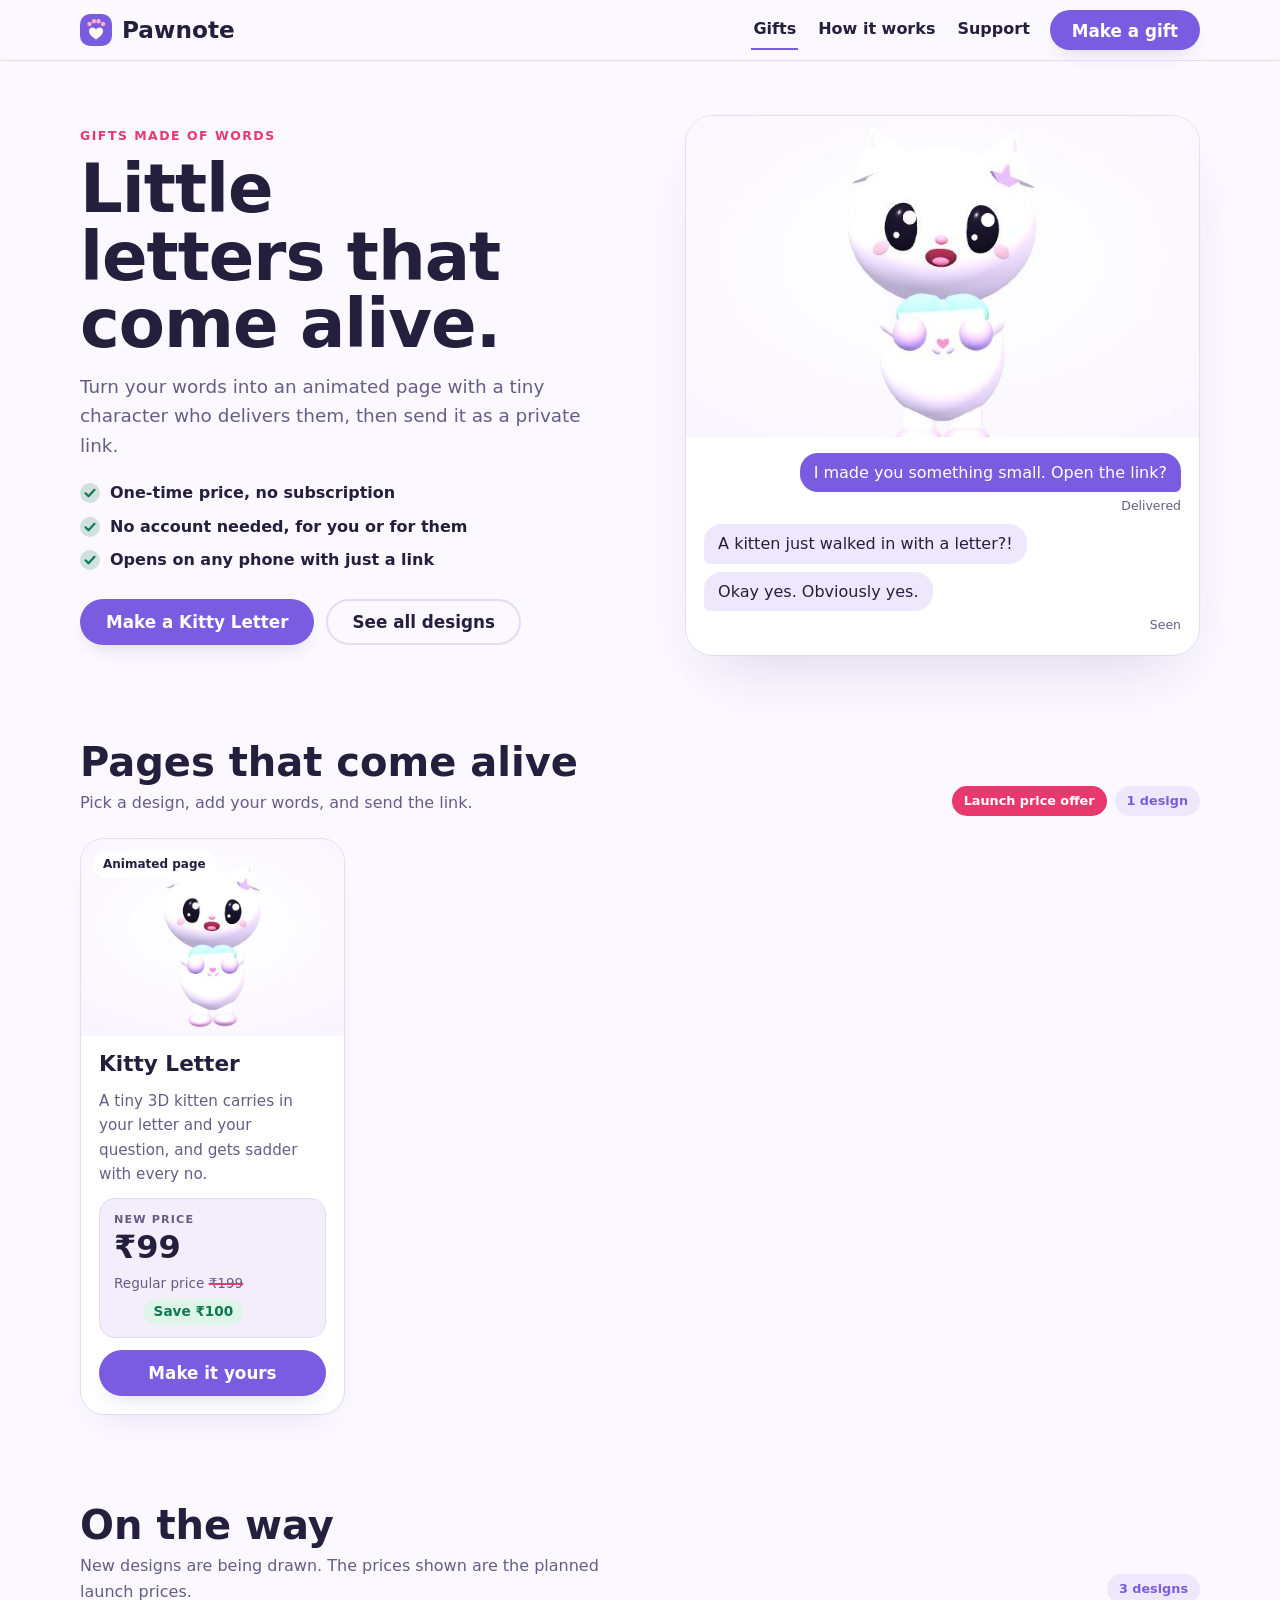
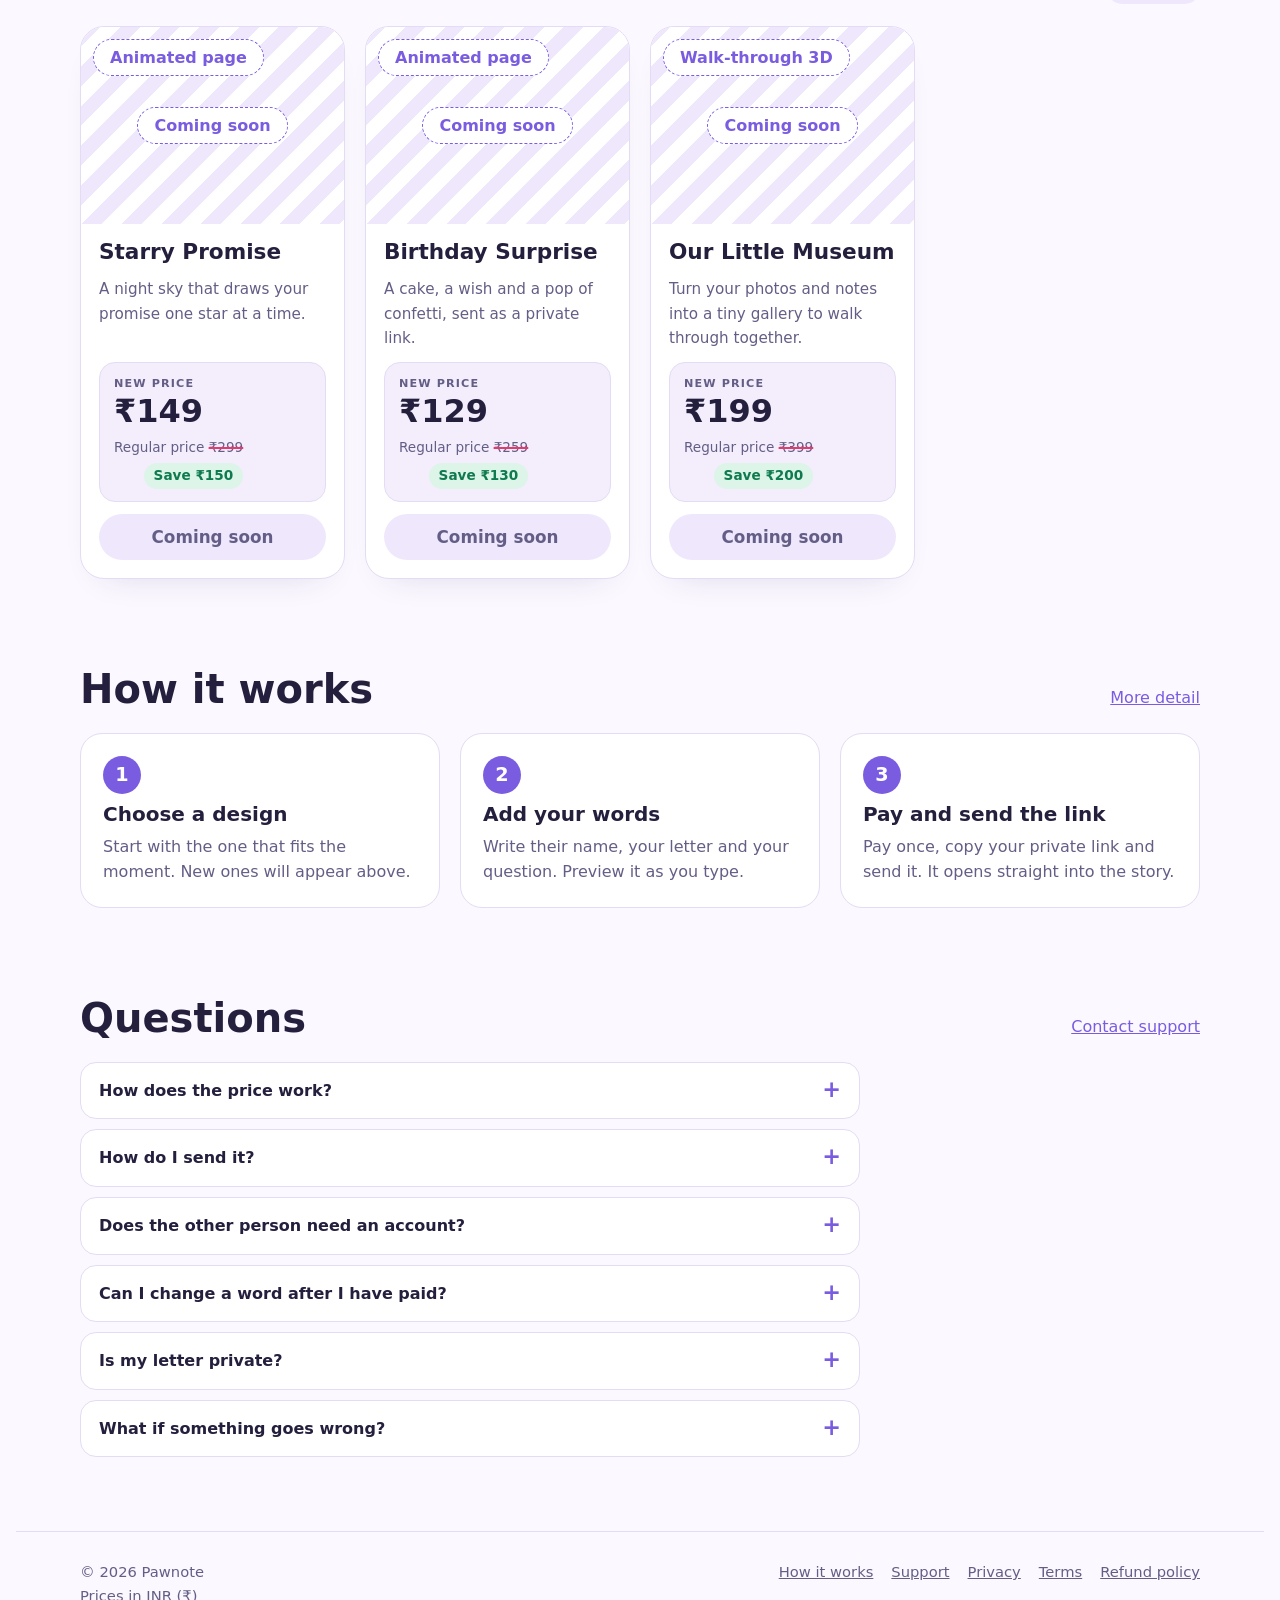
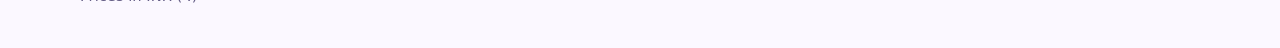
==== index.html @ 253c44cd "Add files via upload" ====
<!doctype html> <html lang="en"> <head> <meta charset="utf-8"><meta http-equiv="Content-Security-Policy" content="default-src 'self'; script-src 'self' https://checkout.razorpay.com https://*.razorpay.com; style-src 'self' 'unsafe-inline' https://fonts.googleapis.com; font-src 'self' https://fonts.gstatic.com; img-src 'self' data: blob: https://*.razorpay.com; connect-src 'self' https://*.workers.dev https://api.razorpay.com https://lumberjack.razorpay.com ; frame-src https://api.razorpay.com https://checkout.razorpay.com; form-action 'self'; base-uri 'self'; object-src 'none'"><meta name="referrer" content="strict-origin-when-cross-origin"> <meta name="viewport" content="width=device-width,initial-scale=1,viewport-fit=cover"> <title>Pawnote | Little letters that come alive</title> <meta name="description" content="Animated letters and gifts you send as a private link. One-time price, no account needed."> <link rel="icon" href="assets/favicon.svg" type="image/svg+xml"> <link rel="stylesheet" href="https://fonts.googleapis.com/css2?family=Baloo+2:wght@500;700;800&family=Nunito:wght@400;600;700;800&display=swap"> <link rel="stylesheet" href="styles.css"> </head> <body> <a class="skip" href="#main">Skip to content</a> <div id="site-header"></div> <main id="main" class="wrap"> <div class="hero"> <div> <p class="eyebrow">Gifts made of words</p> <h1>Little letters that come alive.</h1> <p class="lead">Turn your words into an animated page with a tiny character who delivers them, then send it as a private link.</p> <ul class="ticks"> <li data-tick>One-time price, no subscription</li> <li data-tick>No account needed, for you or for them</li> <li data-tick>Opens on any phone with just a link</li> </ul> <div class="cta-row"> <a class="btn btn-primary" href="kitty-letter.html">Make a Kitty Letter</a> <a class="btn btn-ghost" href="#designs">See all designs</a> </div> </div> <div class="chat" aria-label="Example of a letter being sent"> <div class="chat-cover"><img src="assets/kitty-cover.jpg" alt="A white kitten holding a small envelope"></div> <div class="chat-body"> <div class="bubble me">I made you something small. Open the link?</div> <div class="status">Delivered</div> <div class="bubble them">A kitten just walked in with a letter?!</div> <div class="bubble them">Okay yes. Obviously yes.</div> <div class="status">Seen</div> </div> </div> </div> <section id="designs" aria-labelledby="d1"> <div class="sec-head"> <div><h2 id="d1">Pages that come alive</h2><p>Pick a design, add your words, and send the link.</p></div> <div class="badges"><span class="badge hot">Launch price offer</span><span class="badge" data-count="live"></span></div> </div> <div class="grid" data-products="live"></div> </section> <section aria-labelledby="d2"> <div class="sec-head"> <div><h2 id="d2">On the way</h2><p>New designs are being drawn. The prices shown are the planned launch prices.</p></div> <div class="badges"><span class="badge" data-count="soon"></span></div> </div> <div class="grid" data-products="soon"></div> </section> <section id="how" aria-labelledby="h1"> <div class="sec-head"><h2 id="h1">How it works</h2><a href="how-it-works.html">More detail</a></div> <div class="steps"> <div class="step"><h3>Choose a design</h3><p>Start with the one that fits the moment. New ones will appear above.</p></div> <div class="step"><h3>Add your words</h3><p>Write their name, your letter and your question. Preview it as you type.</p></div> <div class="step"><h3>Pay and send the link</h3><p>Pay once, copy your private link and send it. It opens straight into the story.</p></div> </div> </section> <section id="questions" aria-labelledby="q1"> <div class="sec-head"><h2 id="q1">Questions</h2><a href="support.html">Contact support</a></div> <div class="faq"><details><summary>How does the price work?</summary><p>Each design has a one-time price. You pay once for a letter and get a private link. There are no subscriptions and no account to create. The regular price and your saving are shown on every card.</p></details><details><summary>How do I send it?</summary><p>After you pay, you get a link that contains your whole letter. Copy it and send it by message, email or anywhere else. It opens on any phone or computer with nothing to install.</p></details><details><summary>Does the other person need an account?</summary><p>No. They open the link and the story plays straight away.</p></details><details><summary>Can I change a word after I have paid?</summary><p>Paying covers the exact letter you wrote, and you can copy its link again any time. If you change the words you create a new link, which is a new purchase.</p></details><details><summary>Is my letter private?</summary><p>Yes. Your letter is stored inside the link itself, not in a public gallery. Only people you send the link to can read it. See the privacy page for details.</p></details><details><summary>What if something goes wrong?</summary><p>Write to us on the support page. If you were charged and the link did not work, we will fix it or refund you. The refund policy has the details.</p></details></div> </section> </main> <div id="site-footer"></div> <script src="config.js"></script> <script src="site.js"></script> </body> </html>
---- styles.css ----
:root{
  --bg:#fbf8ff;--bg2:#f3edfc;--surface:#ffffff;--ink:#241f3d;--muted:#645e86;--line:#e3dcf4;
  --brand:#7a5ce0;--on-brand:#fff;--accent:#e8386d;--on-accent:#fff;--good:#0f7a4d;--good-bg:#dcf5e8;
  --shadow:rgba(60,40,110,.2);--soft:#efe8fd;
  --font-display:"Baloo 2","Trebuchet MS",system-ui,sans-serif;--font-body:"Nunito",system-ui,-apple-system,"Segoe UI",sans-serif;--font-hand:"Caveat","Segoe Print",cursive;
}
@media (prefers-color-scheme:dark){:root{
  --bg:#15122a;--bg2:#1c1738;--surface:#231d47;--ink:#f1edff;--muted:#aaa3cf;--line:#3a3366;
  --brand:#a595ff;--on-brand:#14102c;--accent:#ff7aa0;--on-accent:#2a0f1b;--good:#7be0ad;--good-bg:#14382a;
  --shadow:rgba(0,0,0,.55);--soft:#2a2352;color-scheme:dark}}
*{box-sizing:border-box}
[hidden]{display:none!important}
html{scroll-behavior:smooth}
body{margin:0;background:var(--bg);color:var(--ink);font:400 1rem/1.6 var(--font-body);
  padding-left:max(16px,env(safe-area-inset-left,0px));padding-right:max(16px,env(safe-area-inset-right,0px));}
a{color:var(--brand)}
img{max-width:100%;display:block}
:focus-visible{outline:3px solid var(--brand);outline-offset:3px;border-radius:6px}
.wrap{max-width:1120px;margin:0 auto}
.skip{position:absolute;left:-999px;top:8px;background:var(--surface);padding:8px 14px;border-radius:10px;z-index:50}
.skip:focus{left:8px}

/* header */
.site-header{position:sticky;top:0;z-index:30;background:color-mix(in srgb,var(--bg) 88%,transparent);backdrop-filter:blur(10px);border-bottom:1px solid var(--line);
  margin-left:calc(-1*max(16px,env(safe-area-inset-left,0px)));margin-right:calc(-1*max(16px,env(safe-area-inset-right,0px)));
  padding-left:max(16px,env(safe-area-inset-left,0px));padding-right:max(16px,env(safe-area-inset-right,0px))}
.site-header .wrap{display:flex;align-items:center;justify-content:space-between;gap:12px 20px;padding:10px 0;flex-wrap:wrap}
.brand{display:flex;align-items:center;gap:10px;text-decoration:none;color:var(--ink);font:800 1.45rem/1 var(--font-display)}
.brand svg{width:32px;height:32px}
.nav{display:flex;align-items:center;gap:4px 18px;flex-wrap:wrap}
.nav a{color:var(--ink);text-decoration:none;font-weight:700;padding:6px 2px;border-bottom:2px solid transparent}
.nav a:hover,.nav a[aria-current="page"]{border-bottom-color:var(--brand)}
.nav a.btn{border-bottom:0;color:var(--on-brand);padding:9px 20px}

/* buttons */
.btn{display:inline-flex;align-items:center;justify-content:center;gap:8px;border:2px solid transparent;border-radius:999px;padding:11px 24px;font:700 1.05rem/1.2 var(--font-display);text-decoration:none;cursor:pointer;transition:transform .15s,filter .15s}
.btn:hover{filter:brightness(1.06)}.btn:active{transform:scale(.97)}
.btn-primary{background:var(--brand);color:var(--on-brand);box-shadow:0 10px 20px -10px var(--shadow)}
.btn-ghost{background:transparent;border-color:var(--line);color:var(--ink)}
.btn-wide{width:100%}
.btn[aria-disabled="true"]{background:var(--soft);color:var(--muted);box-shadow:none;cursor:default;filter:none;transform:none}

/* hero */
.hero{display:grid;grid-template-columns:minmax(0,1.05fr) minmax(0,.95fr);gap:36px;align-items:center;padding:54px 0 40px}
.eyebrow{font-weight:800;font-size:.78rem;letter-spacing:.12em;text-transform:uppercase;color:var(--accent);margin:0 0 10px}
.hero h1{margin:0 0 14px;font:800 clamp(2.4rem,6.4vw,4.2rem)/1 var(--font-display);letter-spacing:-.015em;text-wrap:balance}
.hero p.lead{margin:0 0 20px;max-width:46ch;font-size:1.15rem;color:var(--muted)}
.ticks{list-style:none;margin:0 0 26px;padding:0;display:flex;flex-direction:column;gap:8px}
.ticks li{display:flex;gap:10px;align-items:center;font-weight:700}
.ticks svg{width:20px;height:20px;flex:none;color:var(--good)}
.cta-row{display:flex;flex-wrap:wrap;gap:12px}
.chat{background:var(--surface);border-radius:28px;box-shadow:0 30px 60px -30px var(--shadow);border:1px solid var(--line);overflow:hidden;min-width:0}
.chat-cover{background:radial-gradient(100% 90% at 50% 100%,var(--soft),var(--surface));aspect-ratio:16/10;overflow:hidden}
.chat-cover img{width:100%;height:100%;object-fit:cover;object-position:50% 45%}
.chat-body{padding:16px 18px 20px;display:flex;flex-direction:column;gap:8px}
.bubble{max-width:82%;padding:9px 14px;border-radius:18px;line-height:1.35;overflow-wrap:anywhere}
.bubble.me{align-self:flex-end;background:var(--brand);color:var(--on-brand);border-bottom-right-radius:6px}
.bubble.them{align-self:flex-start;background:var(--soft);border-bottom-left-radius:6px}
.status{align-self:flex-end;font-size:.78rem;color:var(--muted);margin-top:-4px}

/* sections */
section{padding:44px 0}
.sec-head{display:flex;flex-wrap:wrap;align-items:flex-end;justify-content:space-between;gap:10px 20px;margin-bottom:22px}
.sec-head h2{margin:0;font:800 clamp(1.7rem,4vw,2.5rem)/1.1 var(--font-display);text-wrap:balance}
.sec-head p{margin:6px 0 0;color:var(--muted);max-width:52ch}
.badges{display:flex;gap:8px;flex-wrap:wrap}
.badge{display:inline-block;padding:5px 12px;border-radius:999px;font-weight:800;font-size:.8rem;background:var(--soft);color:var(--brand)}
.badge.hot{background:var(--accent);color:var(--on-accent)}

/* product cards */
.grid{display:grid;grid-template-columns:repeat(auto-fill,minmax(250px,1fr));gap:20px}
.card{background:var(--surface);border:1px solid var(--line);border-radius:24px;overflow:hidden;display:flex;flex-direction:column;min-width:0;box-shadow:0 16px 34px -24px var(--shadow)}
.card .cover{display:block;aspect-ratio:4/3;background:radial-gradient(100% 90% at 50% 100%,var(--soft),var(--surface));position:relative;overflow:hidden}
.card .cover img{width:100%;height:100%;object-fit:cover;object-position:50% 50%}
.card .cover.soon{display:grid;place-items:center;background:repeating-linear-gradient(135deg,var(--soft) 0 14px,var(--surface) 14px 28px)}
.card .cover.soon span{background:var(--surface);border:1.5px dashed var(--brand);color:var(--brand);padding:8px 16px;border-radius:999px;font:700 1rem var(--font-display)}
.card .tagline{position:absolute;left:12px;top:12px;background:var(--surface);color:var(--ink);font-weight:800;font-size:.75rem;padding:4px 10px;border-radius:999px}
.card .body{padding:16px 18px 18px;display:flex;flex-direction:column;gap:12px;flex:1}
.card h3{margin:0;font:800 1.35rem/1.15 var(--font-display)}
.card p{margin:0;color:var(--muted);font-size:.95rem;flex:1}
.price{display:flex;align-items:center;justify-content:space-between;gap:10px;flex-wrap:wrap;padding:12px 14px;border-radius:16px;background:var(--bg2);border:1px solid var(--line)}
.price .now{font:800 2rem/1 var(--font-display);font-variant-numeric:tabular-nums}
.price .meta{display:flex;flex-direction:column;align-items:flex-end;gap:4px;font-size:.85rem;color:var(--muted)}
.price .was s{text-decoration-thickness:2px;text-decoration-color:var(--accent)}
.price .save{background:var(--good-bg);color:var(--good);font-weight:800;padding:2px 10px;border-radius:999px}
.price .lbl{font-size:.7rem;text-transform:uppercase;letter-spacing:.1em;font-weight:800;color:var(--muted);display:block;margin-bottom:2px}

/* steps + faq */
.steps{display:grid;grid-template-columns:repeat(auto-fit,minmax(240px,1fr));gap:20px;counter-reset:s}
.step{background:var(--surface);border:1px solid var(--line);border-radius:22px;padding:22px;display:flex;flex-direction:column;gap:8px;counter-increment:s}
.step::before{content:counter(s);width:38px;height:38px;border-radius:50%;background:var(--brand);color:var(--on-brand);display:grid;place-items:center;font:800 1.2rem var(--font-display)}
.step h3{margin:0;font:800 1.25rem/1.2 var(--font-display)}.step p{margin:0;color:var(--muted)}
.faq{display:flex;flex-direction:column;gap:10px;max-width:780px}
.faq details{background:var(--surface);border:1px solid var(--line);border-radius:16px;padding:0 18px}
.faq summary{cursor:pointer;list-style:none;font-weight:800;padding:15px 0;display:flex;justify-content:space-between;gap:12px}
.faq summary::-webkit-details-marker{display:none}
.faq summary::after{content:"+";font:800 1.4rem/1 var(--font-display);color:var(--brand)}
.faq details[open] summary::after{content:"\2212"}
.faq details p{margin:0 0 16px;color:var(--muted)}

/* content pages */
.page{max-width:760px;margin:0 auto;padding:48px 0 30px}
.page h1{margin:0 0 6px;font:800 clamp(2rem,5vw,3rem)/1.05 var(--font-display)}
.page .sub{color:var(--muted);margin:0 0 28px}
.page h2{margin:30px 0 6px;font:800 1.4rem/1.2 var(--font-display)}
.page p,.page li{color:var(--ink)}
.page ul{padding-left:20px}
.note{background:var(--soft);border-radius:16px;padding:14px 18px;margin:20px 0}
.contact{display:flex;flex-direction:column;gap:6px;background:var(--surface);border:1px solid var(--line);border-radius:20px;padding:20px;margin:18px 0}
.contact b{font:800 1.2rem var(--font-display)}

/* footer */
.site-footer{border-top:1px solid var(--line);margin-top:30px;padding:28px 0 40px;color:var(--muted);font-size:.92rem}
.site-footer .wrap{display:flex;flex-wrap:wrap;justify-content:space-between;gap:14px 24px}
.site-footer nav{display:flex;flex-wrap:wrap;gap:6px 18px}
.site-footer a{color:var(--muted)}

@media (max-width:820px){
  .hero{grid-template-columns:minmax(0,1fr);padding-top:34px}
  .nav .btn{display:none}
}
@media (prefers-reduced-motion:reduce){html{scroll-behavior:auto}.btn{transition:none}}

/* ---------- checkout ---------- */
.co{padding:40px 0 20px}
.co h1{margin:0 0 4px;font:800 clamp(2rem,5vw,3rem)/1.05 var(--font-display)}
.co .sub{margin:0 0 26px;color:var(--muted)}
.co-grid{display:grid;grid-template-columns:minmax(0,1.1fr) minmax(0,.9fr);grid-template-areas:"form summary";gap:28px;align-items:start}
.co-form{grid-area:form;display:flex;flex-direction:column;gap:18px;min-width:0}
.co-summary{grid-area:summary;position:sticky;top:84px;min-width:0}
.panel{background:var(--surface);border:1px solid var(--line);border-radius:22px;padding:22px;display:flex;flex-direction:column;gap:14px;min-width:0}
.panel h2{margin:0;font:800 1.3rem/1.2 var(--font-display)}
.sum-item{display:flex;gap:14px;align-items:center}
.sum-item img{width:84px;height:64px;border-radius:14px;object-fit:cover;object-position:50% 45%;background:var(--soft);flex:none}
.sum-item b{font:800 1.15rem/1.2 var(--font-display);display:block}
.sum-item span{color:var(--muted);font-size:.92rem;overflow-wrap:anywhere}
.rows{display:flex;flex-direction:column;gap:8px;margin:0;padding:0;list-style:none}
.rows li{display:flex;justify-content:space-between;gap:12px;font-variant-numeric:tabular-nums}
.rows .minus{color:var(--good);font-weight:700}
.rows .total{border-top:1px solid var(--line);padding-top:12px;margin-top:4px;font:800 1.5rem/1.1 var(--font-display)}
.rows s{text-decoration-color:var(--accent);text-decoration-thickness:2px}
.saved-all{background:var(--good-bg);color:var(--good);font-weight:800;border-radius:12px;padding:8px 12px;text-align:center}
.coupon{display:flex;gap:8px;flex-wrap:wrap}
.coupon input{flex:1 1 150px}
.coupon-msg{margin:0;font-size:.92rem;color:var(--muted)}
.coupon-msg.ok{color:var(--good);font-weight:700}.coupon-msg.err{color:#b4531a;font-weight:700}
.linkbtn{background:none;border:0;color:var(--brand);font:inherit;font-weight:700;text-decoration:underline;cursor:pointer;padding:0}
.f{display:flex;flex-direction:column;gap:5px;min-width:0}
.f label{font-weight:700;font-size:.95rem}
.f input,.coupon input{width:100%;min-width:0;border:1.5px solid var(--line);border-radius:14px;background:var(--bg);color:var(--ink);padding:11px 14px;font:inherit}
.f input:focus,.coupon input:focus{outline:none;border-color:var(--brand);box-shadow:0 0 0 3px color-mix(in srgb,var(--brand) 25%,transparent)}
.f input[aria-invalid="true"]{border-color:#b4531a}
.two{display:grid;grid-template-columns:1fr 1fr;gap:14px}
.chk{display:flex;gap:10px;align-items:flex-start;cursor:pointer}
.chk input{width:20px;height:20px;margin-top:3px;flex:none;accent-color:var(--brand)}
.msg{margin:0;color:var(--muted);min-height:1.4em}.msg.err{color:#b4531a;font-weight:700}
.done{border:2px solid var(--brand)}
.done .linkrow{display:flex;gap:8px;flex-wrap:wrap}
.done input{flex:1 1 220px;min-width:0;border:1.5px solid var(--line);border-radius:12px;background:var(--bg);color:var(--ink);padding:10px 12px;font:inherit}
@media (max-width:820px){
  .co-grid{grid-template-columns:minmax(0,1fr);grid-template-areas:"summary" "form"}
  .co-summary{position:static}
  .two{grid-template-columns:1fr}
}

.qrbox{display:flex;flex-direction:column;gap:12px;border-top:1px solid var(--line);padding-top:16px}
.qrbox canvas{width:100%;max-width:380px;height:auto;aspect-ratio:1080/1350;border-radius:20px;box-shadow:0 18px 40px -22px var(--shadow);align-self:flex-start}

.qr-canvas{width:100%;max-width:440px;height:auto;align-self:center;border-radius:18px;background:#fff;border:1px solid var(--line)}
.qr-actions{display:flex;gap:10px;flex-wrap:wrap}
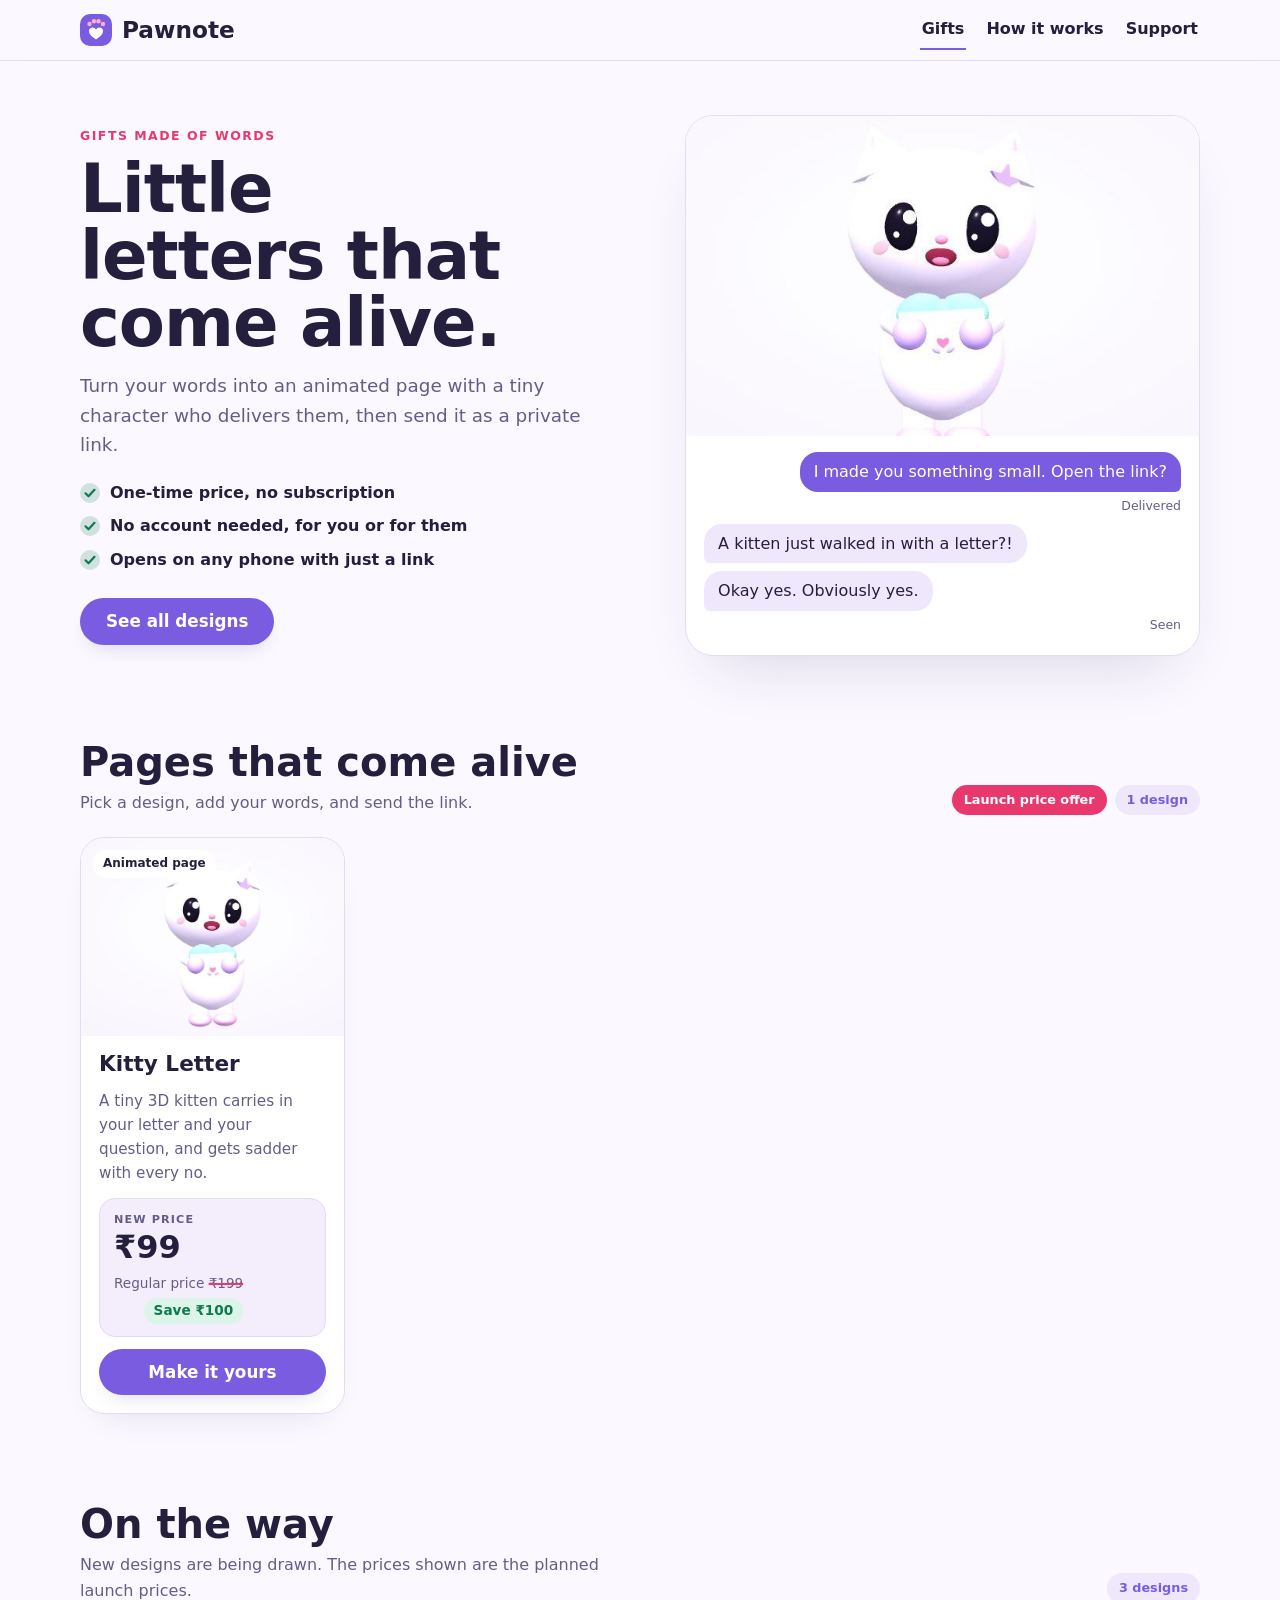
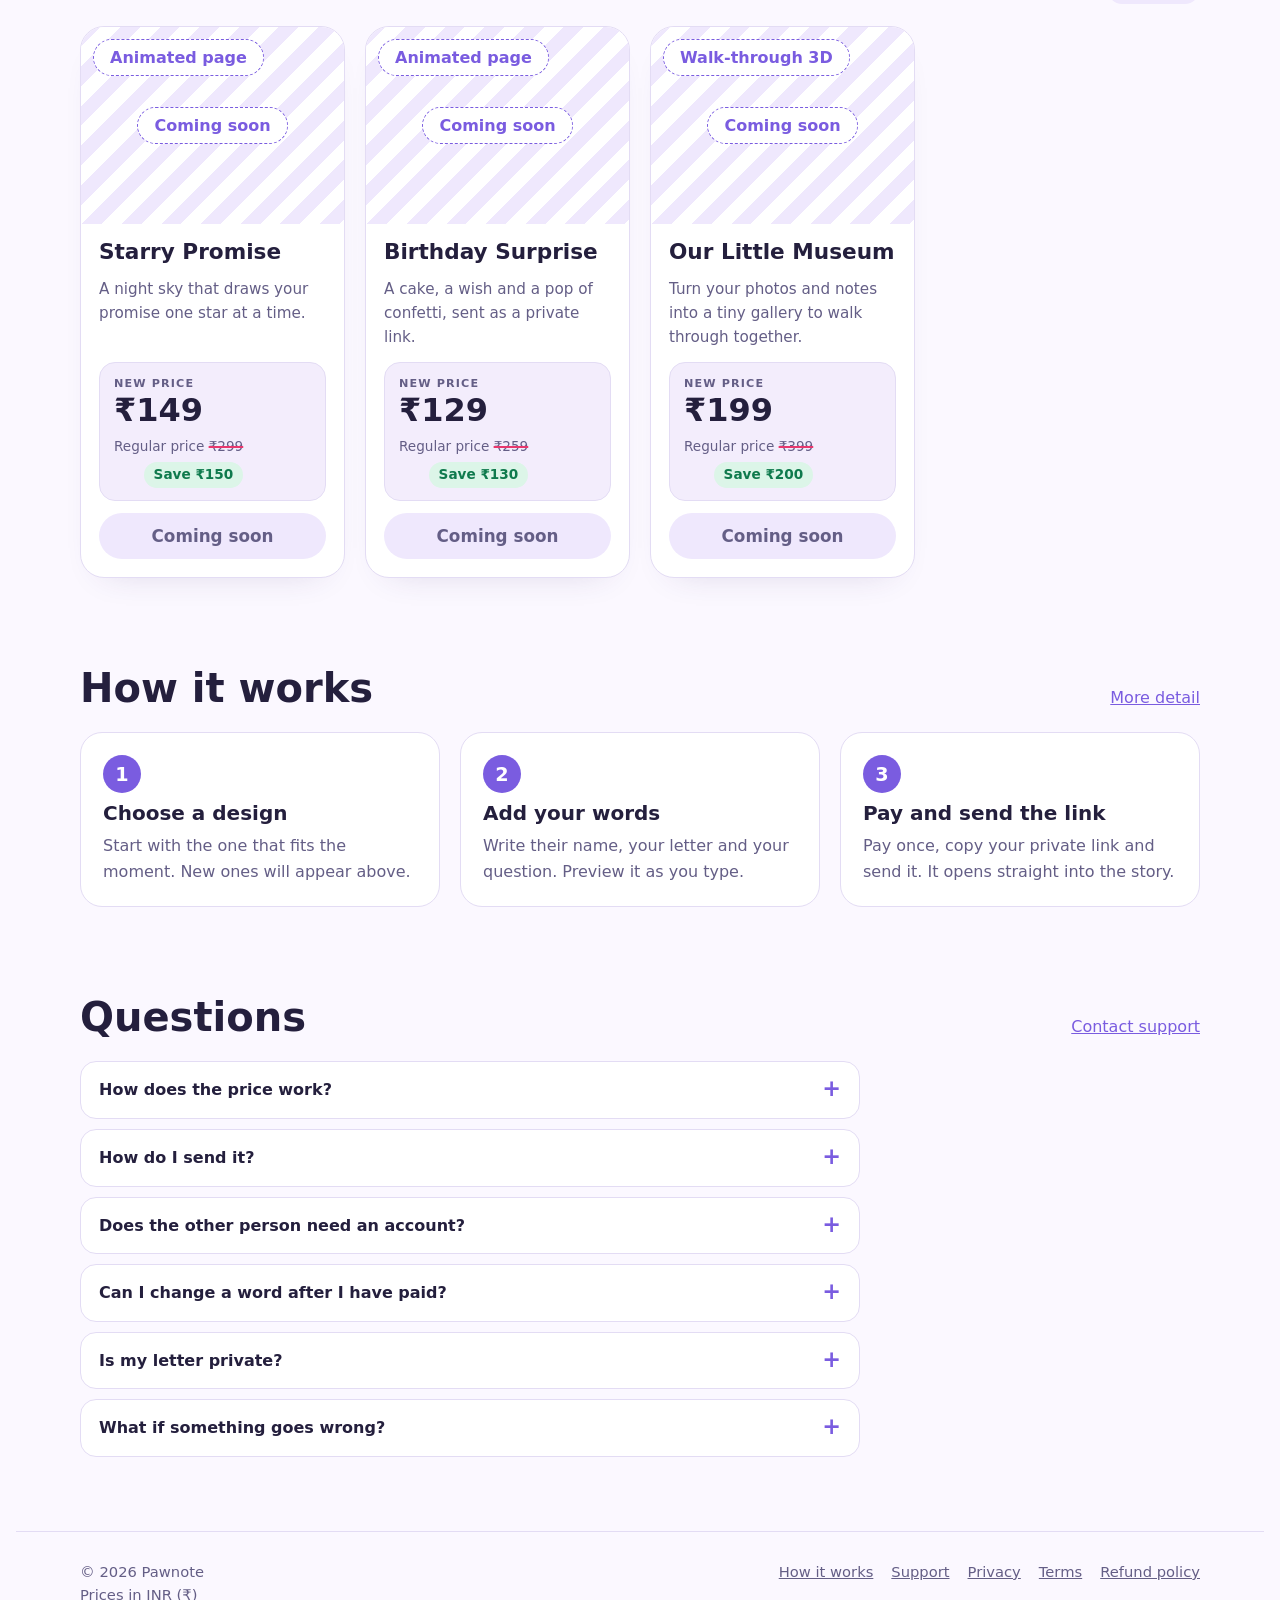
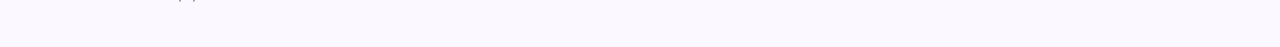
==== commit 358fbd8f: "Add files via upload" ====
--- a/index.html
+++ b/index.html
@@ -1 +1 @@
-<!doctype html> <html lang="en"> <head> <meta charset="utf-8"><meta http-equiv="Content-Security-Policy" content="default-src 'self'; script-src 'self' https://checkout.razorpay.com https://*.razorpay.com; style-src 'self' 'unsafe-inline' https://fonts.googleapis.com; font-src 'self' https://fonts.gstatic.com; img-src 'self' data: blob: https://*.razorpay.com; connect-src 'self' https://*.workers.dev https://api.razorpay.com https://lumberjack.razorpay.com ; frame-src https://api.razorpay.com https://checkout.razorpay.com; form-action 'self'; base-uri 'self'; object-src 'none'"><meta name="referrer" content="strict-origin-when-cross-origin"> <meta name="viewport" content="width=device-width,initial-scale=1,viewport-fit=cover"> <title>Pawnote | Little letters that come alive</title> <meta name="description" content="Animated letters and gifts you send as a private link. One-time price, no account needed."> <link rel="icon" href="assets/favicon.svg" type="image/svg+xml"> <link rel="stylesheet" href="https://fonts.googleapis.com/css2?family=Baloo+2:wght@500;700;800&family=Nunito:wght@400;600;700;800&display=swap"> <link rel="stylesheet" href="styles.css"> </head> <body> <a class="skip" href="#main">Skip to content</a> <div id="site-header"></div> <main id="main" class="wrap"> <div class="hero"> <div> <p class="eyebrow">Gifts made of words</p> <h1>Little letters that come alive.</h1> <p class="lead">Turn your words into an animated page with a tiny character who delivers them, then send it as a private link.</p> <ul class="ticks"> <li data-tick>One-time price, no subscription</li> <li data-tick>No account needed, for you or for them</li> <li data-tick>Opens on any phone with just a link</li> </ul> <div class="cta-row"> <a class="btn btn-primary" href="kitty-letter.html">Make a Kitty Letter</a> <a class="btn btn-ghost" href="#designs">See all designs</a> </div> </div> <div class="chat" aria-label="Example of a letter being sent"> <div class="chat-cover"><img src="assets/kitty-cover.jpg" alt="A white kitten holding a small envelope"></div> <div class="chat-body"> <div class="bubble me">I made you something small. Open the link?</div> <div class="status">Delivered</div> <div class="bubble them">A kitten just walked in with a letter?!</div> <div class="bubble them">Okay yes. Obviously yes.</div> <div class="status">Seen</div> </div> </div> </div> <section id="designs" aria-labelledby="d1"> <div class="sec-head"> <div><h2 id="d1">Pages that come alive</h2><p>Pick a design, add your words, and send the link.</p></div> <div class="badges"><span class="badge hot">Launch price offer</span><span class="badge" data-count="live"></span></div> </div> <div class="grid" data-products="live"></div> </section> <section aria-labelledby="d2"> <div class="sec-head"> <div><h2 id="d2">On the way</h2><p>New designs are being drawn. The prices shown are the planned launch prices.</p></div> <div class="badges"><span class="badge" data-count="soon"></span></div> </div> <div class="grid" data-products="soon"></div> </section> <section id="how" aria-labelledby="h1"> <div class="sec-head"><h2 id="h1">How it works</h2><a href="how-it-works.html">More detail</a></div> <div class="steps"> <div class="step"><h3>Choose a design</h3><p>Start with the one that fits the moment. New ones will appear above.</p></div> <div class="step"><h3>Add your words</h3><p>Write their name, your letter and your question. Preview it as you type.</p></div> <div class="step"><h3>Pay and send the link</h3><p>Pay once, copy your private link and send it. It opens straight into the story.</p></div> </div> </section> <section id="questions" aria-labelledby="q1"> <div class="sec-head"><h2 id="q1">Questions</h2><a href="support.html">Contact support</a></div> <div class="faq"><details><summary>How does the price work?</summary><p>Each design has a one-time price. You pay once for a letter and get a private link. There are no subscriptions and no account to create. The regular price and your saving are shown on every card.</p></details><details><summary>How do I send it?</summary><p>After you pay, you get a link that contains your whole letter. Copy it and send it by message, email or anywhere else. It opens on any phone or computer with nothing to install.</p></details><details><summary>Does the other person need an account?</summary><p>No. They open the link and the story plays straight away.</p></details><details><summary>Can I change a word after I have paid?</summary><p>Paying covers the exact letter you wrote, and you can copy its link again any time. If you change the words you create a new link, which is a new purchase.</p></details><details><summary>Is my letter private?</summary><p>Yes. Your letter is stored inside the link itself, not in a public gallery. Only people you send the link to can read it. See the privacy page for details.</p></details><details><summary>What if something goes wrong?</summary><p>Write to us on the support page. If you were charged and the link did not work, we will fix it or refund you. The refund policy has the details.</p></details></div> </section> </main> <div id="site-footer"></div> <script src="config.js"></script> <script src="site.js"></script> </body> </html> +<!doctype html> <html lang="en"> <head> <meta charset="utf-8"><meta http-equiv="Content-Security-Policy" content="default-src 'self'; script-src 'self' https://checkout.razorpay.com https://*.razorpay.com; style-src 'self' 'unsafe-inline' https://fonts.googleapis.com; font-src 'self' https://fonts.gstatic.com; img-src 'self' data: blob: https://*.razorpay.com; connect-src 'self' https://*.workers.dev https://api.razorpay.com https://lumberjack.razorpay.com https://pawnote-api.pawnotekitty.workers.dev; frame-src https://api.razorpay.com https://checkout.razorpay.com; form-action 'self'; base-uri 'self'; object-src 'none'"><meta name="referrer" content="strict-origin-when-cross-origin"> <meta name="viewport" content="width=device-width,initial-scale=1,viewport-fit=cover"> <title>Pawnote | Little letters that come alive</title> <meta name="description" content="Animated letters and gifts you send as a private link. One-time price, no account needed."> <link rel="icon" href="assets/favicon.svg" type="image/svg+xml"> <link rel="stylesheet" href="https://fonts.googleapis.com/css2?family=Baloo+2:wght@500;700;800&family=Nunito:wght@400;600;700;800&display=swap"> <link rel="stylesheet" href="styles.css"> </head> <body> <a class="skip" href="#main">Skip to content</a> <div id="site-header"></div> <main id="main" class="wrap"> <div class="hero"> <div> <p class="eyebrow">Gifts made of words</p> <h1>Little letters that come alive.</h1> <p class="lead">Turn your words into an animated page with a tiny character who delivers them, then send it as a private link.</p> <ul class="ticks"> <li data-tick>One-time price, no subscription</li> <li data-tick>No account needed, for you or for them</li> <li data-tick>Opens on any phone with just a link</li> </ul> <div class="cta-row"> <a class="btn btn-primary" href="#designs">See all designs</a> </div> </div> <div class="chat" aria-label="Example of a letter being sent"> <div class="chat-cover"><img src="assets/kitty-cover.jpg" alt="A white kitten holding a small envelope"></div> <div class="chat-body"> <div class="bubble me">I made you something small. Open the link?</div> <div class="status">Delivered</div> <div class="bubble them">A kitten just walked in with a letter?!</div> <div class="bubble them">Okay yes. Obviously yes.</div> <div class="status">Seen</div> </div> </div> </div> <section id="designs" aria-labelledby="d1"> <div class="sec-head"> <div><h2 id="d1">Pages that come alive</h2><p>Pick a design, add your words, and send the link.</p></div> <div class="badges"><span class="badge hot">Launch price offer</span><span class="badge" data-count="live"></span></div> </div> <div class="grid" data-products="live"></div> </section> <section aria-labelledby="d2"> <div class="sec-head"> <div><h2 id="d2">On the way</h2><p>New designs are being drawn. The prices shown are the planned launch prices.</p></div> <div class="badges"><span class="badge" data-count="soon"></span></div> </div> <div class="grid" data-products="soon"></div> </section> <section id="how" aria-labelledby="h1"> <div class="sec-head"><h2 id="h1">How it works</h2><a href="how-it-works.html">More detail</a></div> <div class="steps"> <div class="step"><h3>Choose a design</h3><p>Start with the one that fits the moment. New ones will appear above.</p></div> <div class="step"><h3>Add your words</h3><p>Write their name, your letter and your question. Preview it as you type.</p></div> <div class="step"><h3>Pay and send the link</h3><p>Pay once, copy your private link and send it. It opens straight into the story.</p></div> </div> </section> <section id="questions" aria-labelledby="q1"> <div class="sec-head"><h2 id="q1">Questions</h2><a href="support.html">Contact support</a></div> <div class="faq"><details><summary>How does the price work?</summary><p>Each design has a one-time price. You pay once for a letter and get a private link. There are no subscriptions and no account to create. The regular price and your saving are shown on every card.</p></details><details><summary>How do I send it?</summary><p>After you pay, you get a link that contains your whole letter. Copy it and send it by message, email or anywhere else. It opens on any phone or computer with nothing to install.</p></details><details><summary>Does the other person need an account?</summary><p>No. They open the link and the story plays straight away.</p></details><details><summary>Can I change a word after I have paid?</summary><p>Paying covers the exact letter you wrote, and you can copy its link again any time. If you change the words you create a new link, which is a new purchase.</p></details><details><summary>Is my letter private?</summary><p>Yes. Your letter is stored inside the link itself, not in a public gallery. Only people you send the link to can read it. See the privacy page for details.</p></details><details><summary>What if something goes wrong?</summary><p>Write to us on the support page. If you were charged and the link did not work, we will fix it or refund you. The refund policy has the details.</p></details></div> </section> </main> <div id="site-footer"></div> <script src="config.js"></script> <script src="site.js"></script> </body> </html> 
